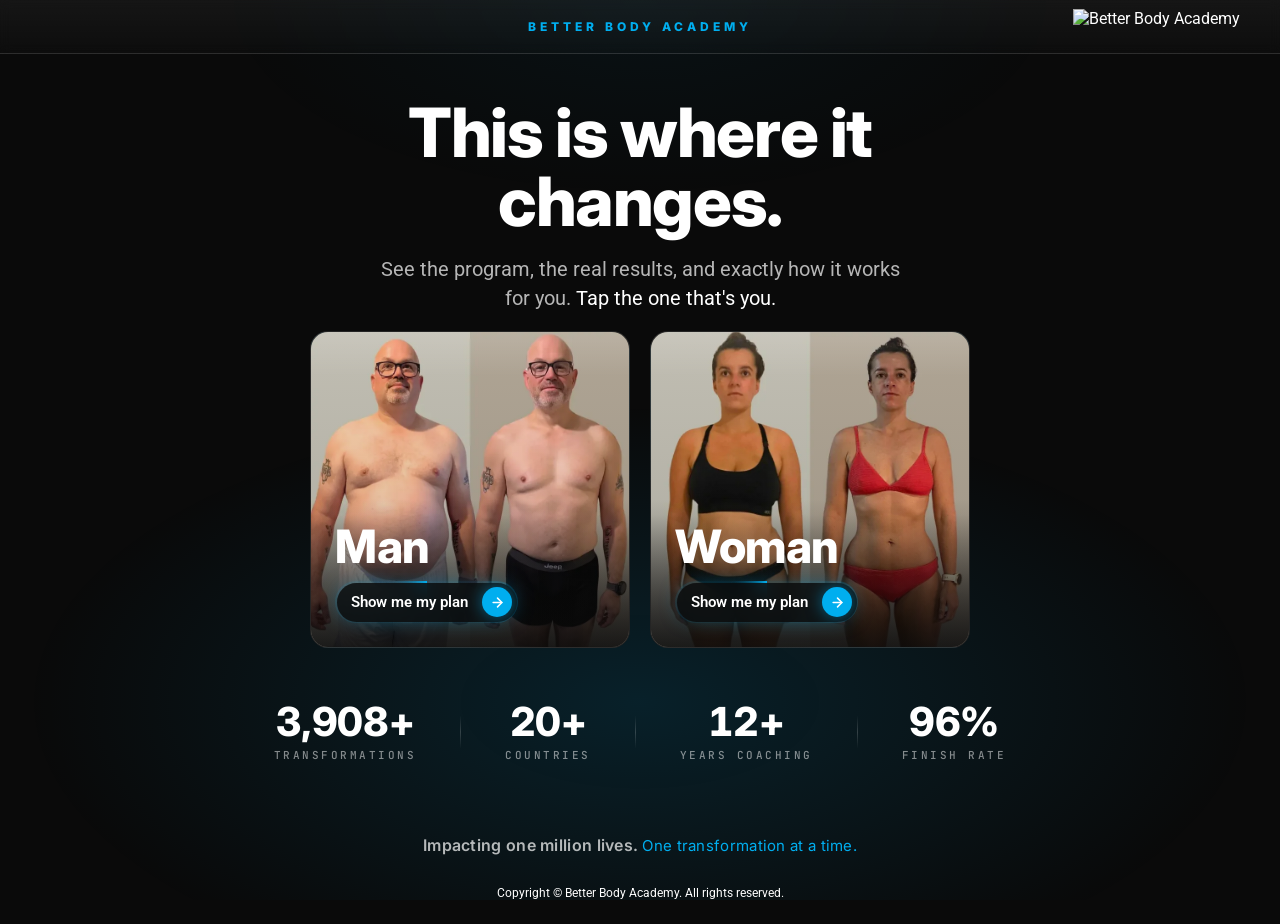
==== index.html @ eb2868a8 "Card CTAs: brand shimmer pill button with animated conic border + blue arrow Rebuild 'Show me my pla" ====
<!doctype html>
<html lang="en">
<head>
<meta charset="utf-8">
<meta name="viewport" content="width=device-width, initial-scale=1, viewport-fit=cover">
<title>Better Body Academy — Start Here</title>
<meta name="description"
  content="Men and women follow different programs here. Select yours to see the plan built for your body." />

<link rel="preconnect" href="https://fonts.googleapis.com">
<link rel="preconnect" href="https://fonts.gstatic.com" crossorigin>
<link href="https://fonts.googleapis.com/css2?family=Inter:wght@400;600;800;900&family=Roboto:wght@400;500&family=JetBrains+Mono:wght@400;500&display=swap" rel="stylesheet">

<style>
  :root{
    --black:#0a0a0a;
    --coral:#00AEEF;
    --white:#ffffff;

    --glass-bg:rgba(255,255,255,.05);
    --glass-border:rgba(255,255,255,.10);

    --t-100:rgba(255,255,255,1);
    --t-70:rgba(255,255,255,.70);
    --t-50:rgba(255,255,255,.50);
    --t-30:rgba(255,255,255,.30);

    --display:'Inter',system-ui,sans-serif;
    --body:'Roboto',system-ui,sans-serif;
    --mono:'JetBrains Mono',ui-monospace,monospace;
  }

  *{margin:0;padding:0;box-sizing:border-box}
  html,body{height:100%}

  body{
    background:var(--black);
    color:var(--t-100);
    font-family:var(--body);
    -webkit-font-smoothing:antialiased;
    overflow-x:hidden;
  }

  /* ambient coral halo — kept faint to respect the 80/15/5 ratio */
  body::before{
    content:"";
    position:fixed;
    inset:0;
    background:
      radial-gradient(80% 55% at 50% 78%, rgba(0,174,239,.14), transparent 60%),
      radial-gradient(60% 40% at 50% 0%, rgba(0,174,239,.05), transparent 55%);
    pointer-events:none;
    z-index:0;
  }


  .page{
    position:relative;
    z-index:1;
    min-height:calc(100dvh - 54px);
    display:flex;
    flex-direction:column;
    padding:clamp(14px,3vw,26px) clamp(18px,4vw,40px) clamp(12px,2.4vw,22px);
  }

  /* ---------- top header bar (slim line: label + small badge) ---------- */
  .topbar{
    position:relative;
    z-index:2;
    flex:0 0 auto;
    display:flex;
    align-items:center;
    justify-content:center;
    height:54px;
    padding:0 clamp(16px,4vw,40px);
    border-bottom:1px solid var(--glass-border);
    background:linear-gradient(180deg, rgba(255,255,255,.05), rgba(255,255,255,.015));
    -webkit-backdrop-filter:blur(6px);
    backdrop-filter:blur(6px);
  }
  .topbar-label{
    font-family:var(--display);
    font-weight:800;
    font-size:clamp(10px,1.3vw,12px);
    letter-spacing:4px;
    text-transform:uppercase;
    color:var(--coral);
  }
  .topbar-badge{
    position:absolute;
    right:clamp(16px,4vw,40px);
    top:50%;
    transform:translateY(-50%);
    height:36px;
    width:auto;
    display:block;
  }
  @media (max-width:430px){
    .topbar{height:48px}
    .topbar-badge{height:30px}
  }

  /* ---------- hero ---------- */
  .hero{
    flex:1 1 auto;
    display:flex;
    flex-direction:column;
    align-items:center;
    justify-content:center;
    text-align:center;
    gap:clamp(13px,2vh,22px);
    max-width:1080px;
    width:100%;
    margin:0 auto;
    padding:clamp(12px,2vh,26px) 0;
  }

  .eyebrow{
    font-family:var(--mono);
    font-weight:500;
    font-size:clamp(10px,1.3vw,12px);
    letter-spacing:4px;
    color:var(--coral);
    text-transform:uppercase;
  }

  h1{
    font-family:var(--display);
    font-weight:800;
    font-size:clamp(34px,6.4vw,68px);
    line-height:1.02;
    letter-spacing:-.02em;
    color:var(--white);
    max-width:14ch;
  }

  .sub{
    font-family:var(--body);
    font-weight:400;
    font-size:clamp(15px,1.7vw,20px);
    line-height:1.45;
    color:var(--t-70);
    max-width:48ch;
  }
  .sub .sub-cta{color:var(--white)}

  .prompt{
    font-family:var(--display);
    font-weight:800;
    font-size:clamp(11px,1.3vw,13px);
    letter-spacing:5px;
    text-transform:uppercase;
    color:var(--coral);
    margin-top:clamp(2px,1vh,8px);
  }

  /* ---------- choice cards ---------- */
  .cards{
    display:flex;
    align-items:flex-start;
    gap:clamp(10px,1.6vw,20px);
    width:100%;
    max-width:660px;
    margin-inline:auto;
  }

  .card{
    position:relative;
    flex:1 1 0;
    aspect-ratio:760 / 754;
    border-radius:18px;
    border:1px solid var(--glass-border);
    overflow:hidden;
    text-decoration:none;
    display:flex;
    flex-direction:column;
    justify-content:flex-end;
    transition:transform .35s ease, border-color .35s ease, box-shadow .35s ease;
    isolation:isolate;
  }

  /* placeholder backgrounds — swap for real photos (see top of file) */
  .card-men{
    background:
      radial-gradient(120% 90% at 28% 18%, rgba(0,174,239,.12), transparent 46%),
      linear-gradient(165deg, #181818 0%, #0b0b0b 72%);
  }
  .card-women{
    background:
      radial-gradient(120% 90% at 72% 18%, rgba(0,174,239,.12), transparent 46%),
      linear-gradient(195deg, #181818 0%, #0b0b0b 72%);
  }

  /* full before/after photo filling the card (card matches the image aspect) */
  .card-photo{
    position:absolute;
    inset:0;
    width:100%;
    height:100%;
    object-fit:cover;
    object-position:center;
    z-index:0;
  }
  /* readability scrim so the label stays legible over the photo */
  .card--photo::after{
    content:"";
    position:absolute;
    inset:0;
    background:linear-gradient(180deg, rgba(10,10,10,.04) 0%, rgba(10,10,10,.10) 58%, rgba(10,10,10,.80) 100%);
    z-index:1;
    pointer-events:none;
  }

  /* glass top-edge highlight */
  .card::before{
    content:"";
    position:absolute;inset:0;
    border-radius:inherit;
    background:linear-gradient(180deg, rgba(255,255,255,.14), transparent 14%);
    pointer-events:none;
    z-index:2;
  }

  /* large faded gender symbol watermark */
  .symbol{
    position:absolute;
    top:50%;left:50%;
    transform:translate(-50%,-58%);
    width:clamp(108px,15vh,168px);
    height:auto;
    z-index:1;
    opacity:.10;
    transition:opacity .35s ease, transform .35s ease;
  }
  .symbol *{stroke:var(--white);}

  .card-tag{
    position:absolute;
    top:16px;left:18px;
    z-index:3;
    font-family:var(--mono);
    font-size:clamp(9px,1.1vw,11px);
    letter-spacing:2.5px;
    color:var(--t-50);
    text-transform:uppercase;
  }

  .card-foot{
    position:relative;
    z-index:3;
    padding:clamp(16px,2.4vw,24px);
    text-align:left;
    background:linear-gradient(180deg, transparent, rgba(10,10,10,.55));
  }

  .card-label{
    font-family:var(--display);
    font-weight:800;
    font-size:clamp(26px,4.4vw,46px);
    line-height:1;
    letter-spacing:-.01em;
    color:var(--white);
  }

  /* primary "shimmer" pill button (per brand guidelines) */
  .card-cta{
    position:relative;
    display:inline-flex;
    align-items:center;
    justify-content:space-between;
    gap:14px;
    margin-top:12px;
    padding:6px 6px 6px 16px;
    border-radius:999px;
    overflow:hidden;
    isolation:isolate;
    font-family:var(--body);
    font-weight:600;
    font-size:clamp(12px,1.4vw,15px);
    color:var(--white);
    white-space:nowrap;
    box-shadow:0 0 22px -8px rgba(0,174,239,.6);
  }
  /* animated conic-gradient border */
  .card-cta::before{
    content:"";
    position:absolute;
    inset:-150%;
    z-index:-2;
    background:conic-gradient(from 0deg, rgba(0,174,239,.18) 0deg 300deg, #00AEEF 360deg);
    animation:beam-spin 3.5s linear infinite;
  }
  /* dark glass fill, leaving a thin shimmering ring */
  .card-cta::after{
    content:"";
    position:absolute;
    inset:1.5px;
    z-index:-1;
    border-radius:999px;
    background:rgba(10,10,10,.82);
    -webkit-backdrop-filter:blur(8px);
    backdrop-filter:blur(8px);
  }
  .card-cta .arrow{
    display:grid;
    place-items:center;
    flex:0 0 auto;
    width:30px;height:30px;
    border-radius:50%;
    background:var(--coral);
    color:#fff;
    box-shadow:0 0 16px rgba(0,174,239,.55);
    transition:transform .3s ease;
  }
  @keyframes beam-spin{to{transform:rotate(360deg)}}
  @media (prefers-reduced-motion:reduce){.card-cta::before{animation:none}}

  /* hover / focus — coral glow + lift, the one accent moment */
  .card:hover,.card:focus-visible{
    transform:translateY(-6px);
    border-color:var(--coral);
    box-shadow:0 12px 40px rgba(0,0,0,.4), 0 0 40px rgba(0,174,239,.28);
    outline:none;
  }
  .card:hover .symbol,.card:focus-visible .symbol{opacity:.22;transform:translate(-50%,-62%) scale(1.04)}
  .card:hover .card-cta,.card:focus-visible .card-cta{color:var(--white);gap:12px}
  .card:hover .card-cta .arrow,.card:focus-visible .card-cta .arrow{transform:translateX(4px)}

  /* ---------- proof strip ---------- */
  .proof{
    display:flex;
    align-items:center;
    justify-content:center;
    flex-wrap:wrap;
    gap:clamp(16px,4vw,44px);
    margin-top:clamp(18px,4vh,40px);
  }
  .proof-item{text-align:center}
  .proof-num{
    font-family:var(--display);
    font-weight:800;
    font-size:clamp(26px,4vw,40px);
    line-height:1;
    letter-spacing:-.01em;
    color:var(--white);
    margin-bottom:6px;
    font-variant-numeric:tabular-nums;
  }
  .proof-label{
    font-family:var(--mono);
    font-weight:500;
    font-size:clamp(9px,1.1vw,11px);
    letter-spacing:2.5px;
    text-transform:uppercase;
    color:var(--t-50);
  }
  .proof-div{
    width:1px;
    height:34px;
    background:linear-gradient(180deg,transparent,rgba(255,255,255,.18),transparent);
  }

  /* ---------- mission footer ---------- */
  .mission{
    flex:0 0 auto;
    text-align:center;
    font-family:var(--display);
    line-height:1.4;
    margin-top:clamp(32px,6vh,60px);
  }
  .mission .m1{
    display:inline;
    font-weight:600;
    font-size:clamp(13px,1.5vw,16px);
    letter-spacing:.3px;
    color:var(--t-70);
  }
  .mission .m2{
    display:inline;
    font-weight:400;
    font-size:clamp(12px,1.4vw,15px);
    letter-spacing:.3px;
    color:var(--coral);
  }
  .mission .copy{
    display:block;
    font-family:var(--body);
    font-weight:400;
    font-size:clamp(9px,2vw,12px);
    letter-spacing:normal;
    color:var(--white);
    margin-top:clamp(18px,3.2vh,30px);
  }

  /* ---------- entrance motion ---------- */
  @keyframes rise{from{opacity:0;transform:translateY(16px)}to{opacity:1;transform:translateY(0)}}
  .topbar,.eyebrow,h1,.sub,.prompt,.cards,.proof,.mission{animation:rise .7s cubic-bezier(.2,.7,.2,1) both}
  .eyebrow{animation-delay:.05s}
  h1{animation-delay:.12s}
  .sub{animation-delay:.20s}
  .prompt{animation-delay:.28s}
  .cards{animation-delay:.34s}
  .proof{animation-delay:.46s}
  .mission{animation-delay:.54s}

  @media (prefers-reduced-motion:reduce){*{animation:none!important;transition:none!important}}

  /* ---------- tablets & phones: keep the two cards side by side ---------- */
  @media (max-width:680px){
    .page{
      min-height:100dvh;
      justify-content:flex-start;
      padding:clamp(16px,5vw,24px) clamp(16px,5vw,24px) clamp(20px,6vw,28px);
    }
    .hero{
      justify-content:flex-start;
      gap:clamp(12px,3vh,18px);
    }
    .cards{
      gap:10px;
    }
    .card{
      height:auto;
    }
    .card-cta{font-size:11px;gap:8px;padding:5px 5px 5px 12px}
    .card-cta .arrow{width:26px;height:26px}
    /* keep the mission tagline on a single line */
    .mission{white-space:nowrap}
    .mission .m1,.mission .m2{font-size:clamp(9px,2.8vw,13px);letter-spacing:.2px}
  }

  /* ---------- small phones: tighten type & proof strip ---------- */
  @media (max-width:430px){
    h1{font-size:clamp(28px,8.6vw,38px);max-width:18ch}
    .sub{font-size:14px;max-width:38ch}
    .prompt{letter-spacing:4px}
    .card{border-radius:15px;height:auto}
    .card-foot{padding:12px 13px}
    .card-cta{font-size:10px;gap:6px;padding:4px 4px 4px 10px}
    .card-cta .arrow{width:23px;height:23px}
    .card-label{font-size:clamp(20px,6.4vw,30px)}
    .card-cta{font-size:11px;gap:5px;margin-top:5px}
    /* proof becomes a tidy 2x2 grid, no dividers */
    .proof{
      display:grid;
      grid-template-columns:1fr 1fr;
      gap:18px 12px;
      width:100%;
      max-width:340px;
    }
    .proof-num{font-size:clamp(24px,8vw,32px)}
    .proof-div{display:none}
  }
</style>
</head>
<body>
  <header class="topbar">
    <span class="topbar-label">Better Body Academy</span>
    <img class="topbar-badge" src="BADGE LOGO (Filled).png" alt="Better Body Academy">
  </header>

  <div class="page">

    <main class="hero">

      <h1>This is where it changes.</h1>

      <p class="sub">See the program, the real results, and exactly how it works for you. <span class="sub-cta">Tap the one that's you.</span></p>

      <div class="cards">

        <!-- MAN -->
        <a class="card card-men card--photo" href="men.html" aria-label="I am a man — see my transformation plan">
          <img class="card-photo" src="man-before-after.webp"
            alt="Real Better Body Academy client — 21kg lost, 25cm off the waist" loading="lazy">
          <div class="card-foot">
            <div class="card-label">Man</div>
            <span class="card-cta"><span class="cta-text">Show me my plan</span><span class="arrow" aria-hidden="true"><svg xmlns="http://www.w3.org/2000/svg" width="15" height="15" viewBox="0 0 24 24" fill="none" stroke="currentColor" stroke-width="2.4" stroke-linecap="round" stroke-linejoin="round"><path d="M5 12h14"/><path d="m12 5 7 7-7 7"/></svg></span></span>
          </div>
        </a>

        <!-- WOMAN -->
        <a class="card card-women card--photo" href="women.html" aria-label="I am a woman — see my transformation plan">
          <img class="card-photo" src="woman-before-after.webp"
            alt="Real Better Body Academy client — 15kg lost, 11cm off the waist" loading="lazy">
          <div class="card-foot">
            <div class="card-label">Woman</div>
            <span class="card-cta"><span class="cta-text">Show me my plan</span><span class="arrow" aria-hidden="true"><svg xmlns="http://www.w3.org/2000/svg" width="15" height="15" viewBox="0 0 24 24" fill="none" stroke="currentColor" stroke-width="2.4" stroke-linecap="round" stroke-linejoin="round"><path d="M5 12h14"/><path d="m12 5 7 7-7 7"/></svg></span></span>
          </div>
        </a>

      </div>

      <div class="proof">
        <div class="proof-item">
          <div class="proof-num">4,000+</div>
          <div class="proof-label">Transformations</div>
        </div>
        <span class="proof-div"></span>
        <div class="proof-item">
          <div class="proof-num">20+</div>
          <div class="proof-label">Countries</div>
        </div>
        <span class="proof-div"></span>
        <div class="proof-item">
          <div class="proof-num">12+</div>
          <div class="proof-label">Years Coaching</div>
        </div>
        <span class="proof-div"></span>
        <div class="proof-item">
          <div class="proof-num">98%</div>
          <div class="proof-label">Finish Rate</div>
        </div>
      </div>

    </main>

    <footer class="mission">
      <span class="m1">Impacting one million lives.</span>
      <span class="m2">One transformation at a time.</span>
      <span class="copy">Copyright © Better Body Academy. All rights reserved.</span>
    </footer>

  </div>

  <script>
    /* Count up the proof stats from 0 to their values when they scroll into view */
    (function () {
      var reduce = window.matchMedia('(prefers-reduced-motion: reduce)').matches;
      var nums = document.querySelectorAll('.proof-num');
      if (!nums.length) return;

      function parse(el) {
        var raw = el.textContent.trim();
        var m = raw.match(/^([\d.,]+)(.*)$/);
        if (!m) return null;
        return {
          target: parseFloat(m[1].replace(/,/g, '')),
          suffix: m[2] || '',
          comma: m[1].indexOf(',') !== -1
        };
      }
      function fmt(n, comma) {
        n = Math.round(n);
        return comma ? n.toLocaleString('en-US') : String(n);
      }

      // capture targets, then reset to 0 so they animate in
      nums.forEach(function (el) {
        var info = parse(el);
        if (!info) return;
        el._proof = info;
        if (!reduce) el.textContent = fmt(0, info.comma) + info.suffix;
      });

      function run(el) {
        var info = el._proof;
        if (!info) return;
        if (reduce) { el.textContent = fmt(info.target, info.comma) + info.suffix; return; }
        var dur = 1700, start = null;
        function step(t) {
          if (start === null) start = t;
          var p = Math.min((t - start) / dur, 1);
          var eased = 1 - Math.pow(1 - p, 3); // easeOutCubic
          el.textContent = fmt(info.target * eased, info.comma) + info.suffix;
          if (p < 1) requestAnimationFrame(step);
          else el.textContent = fmt(info.target, info.comma) + info.suffix;
        }
        requestAnimationFrame(step);
      }

      if (!('IntersectionObserver' in window)) { nums.forEach(run); return; }
      var obs = new IntersectionObserver(function (entries) {
        entries.forEach(function (e) {
          var el = e.target, info = el._proof;
          if (!info) return;
          if (e.isIntersecting) {
            run(el);                       // animate up whenever it scrolls into view
          } else if (!reduce) {
            el.textContent = fmt(0, info.comma) + info.suffix; // reset so it replays on return
          }
        });
      }, { threshold: 0.25 });
      nums.forEach(function (el) { obs.observe(el); });
    })();
  </script>
</body>
</html>
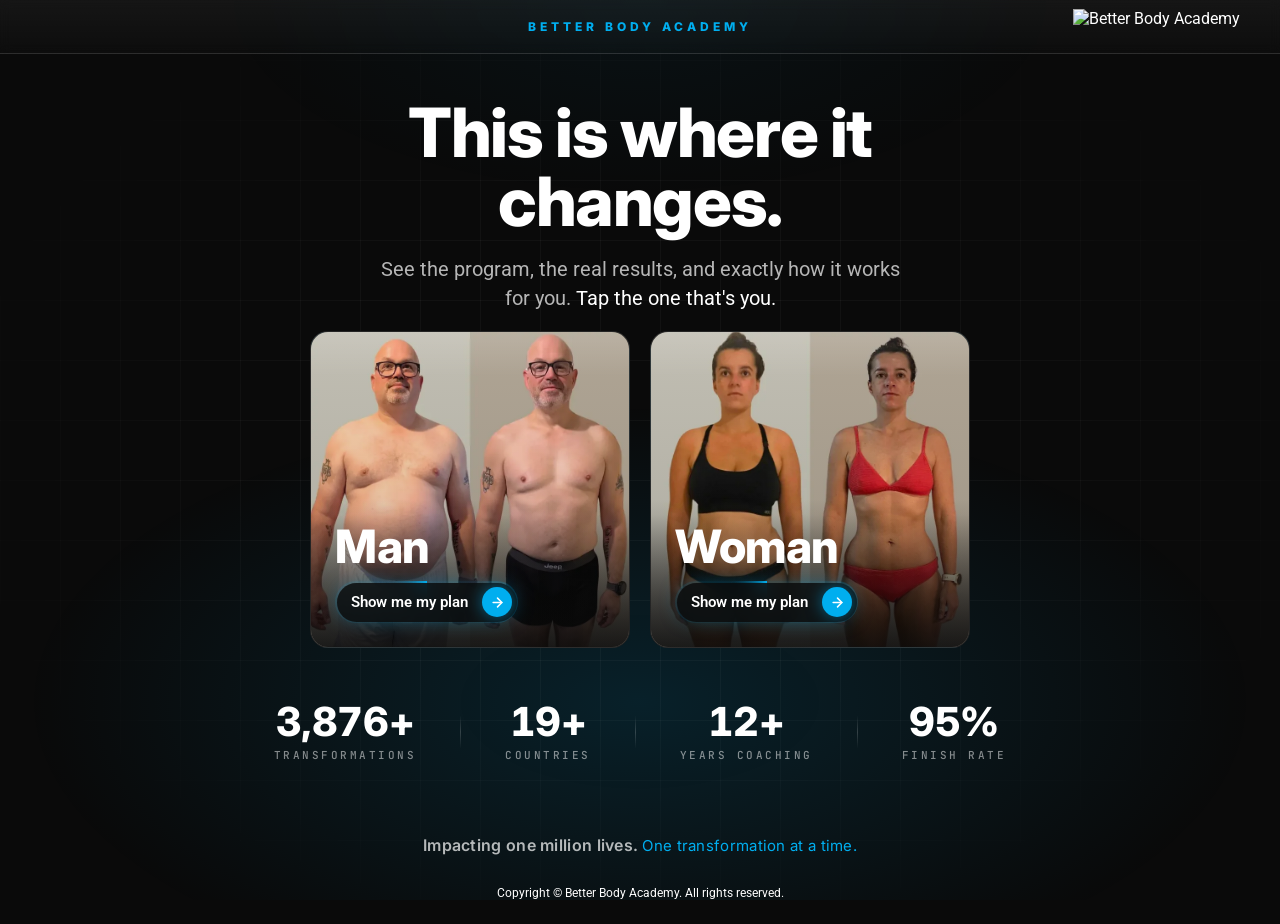
==== commit 181a3ead: "Restore the faded box grid background overlay Co-Authored-By: Claude Opus 4.8 <noreply@anthropic.com" ====
--- a/index.html
+++ b/index.html
@@ -53,6 +53,20 @@
     z-index:0;
   }
 
+  /* faded box grid — dissolves toward the edges */
+  body::after{
+    content:"";
+    position:fixed;
+    inset:0;
+    background-image:
+      linear-gradient(rgba(255,255,255,.035) 1px, transparent 1px),
+      linear-gradient(90deg, rgba(255,255,255,.035) 1px, transparent 1px);
+    background-size:60px 60px;
+    -webkit-mask-image:radial-gradient(ellipse at center, #000 38%, transparent 82%);
+    mask-image:radial-gradient(ellipse at center, #000 38%, transparent 82%);
+    pointer-events:none;
+    z-index:0;
+  }
 
   .page{
     position:relative;
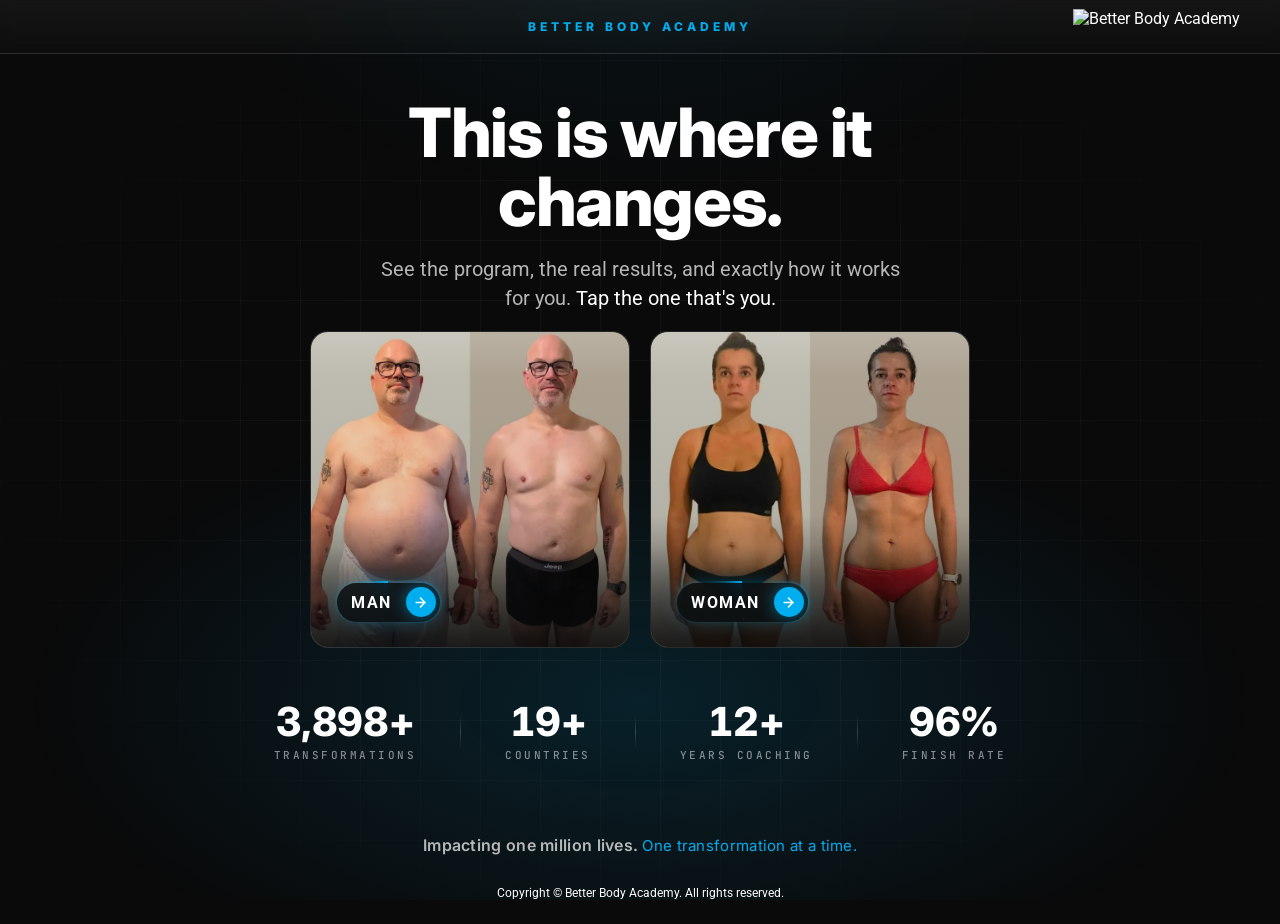
==== commit c3afd400: "Cards: drop big labels; button now reads MAN / WOMAN Co-Authored-By: Claude Opus 4.8 <noreply@anthro" ====
--- a/index.html
+++ b/index.html
@@ -289,8 +289,10 @@
     overflow:hidden;
     isolation:isolate;
     font-family:var(--body);
-    font-weight:600;
-    font-size:clamp(12px,1.4vw,15px);
+    font-weight:700;
+    font-size:clamp(13px,1.5vw,16px);
+    letter-spacing:1.5px;
+    text-transform:uppercase;
     color:var(--white);
     white-space:nowrap;
     box-shadow:0 0 22px -8px rgba(0,174,239,.6);
@@ -488,8 +490,7 @@
           <img class="card-photo" src="man-before-after.webp"
             alt="Real Better Body Academy client — 21kg lost, 25cm off the waist" loading="lazy">
           <div class="card-foot">
-            <div class="card-label">Man</div>
-            <span class="card-cta"><span class="cta-text">Show me my plan</span><span class="arrow" aria-hidden="true"><svg xmlns="http://www.w3.org/2000/svg" width="15" height="15" viewBox="0 0 24 24" fill="none" stroke="currentColor" stroke-width="2.4" stroke-linecap="round" stroke-linejoin="round"><path d="M5 12h14"/><path d="m12 5 7 7-7 7"/></svg></span></span>
+            <span class="card-cta"><span class="cta-text">Man</span><span class="arrow" aria-hidden="true"><svg xmlns="http://www.w3.org/2000/svg" width="15" height="15" viewBox="0 0 24 24" fill="none" stroke="currentColor" stroke-width="2.4" stroke-linecap="round" stroke-linejoin="round"><path d="M5 12h14"/><path d="m12 5 7 7-7 7"/></svg></span></span>
           </div>
         </a>
 
@@ -498,8 +499,7 @@
           <img class="card-photo" src="woman-before-after.webp"
             alt="Real Better Body Academy client — 15kg lost, 11cm off the waist" loading="lazy">
           <div class="card-foot">
-            <div class="card-label">Woman</div>
-            <span class="card-cta"><span class="cta-text">Show me my plan</span><span class="arrow" aria-hidden="true"><svg xmlns="http://www.w3.org/2000/svg" width="15" height="15" viewBox="0 0 24 24" fill="none" stroke="currentColor" stroke-width="2.4" stroke-linecap="round" stroke-linejoin="round"><path d="M5 12h14"/><path d="m12 5 7 7-7 7"/></svg></span></span>
+            <span class="card-cta"><span class="cta-text">Woman</span><span class="arrow" aria-hidden="true"><svg xmlns="http://www.w3.org/2000/svg" width="15" height="15" viewBox="0 0 24 24" fill="none" stroke="currentColor" stroke-width="2.4" stroke-linecap="round" stroke-linejoin="round"><path d="M5 12h14"/><path d="m12 5 7 7-7 7"/></svg></span></span>
           </div>
         </a>
 
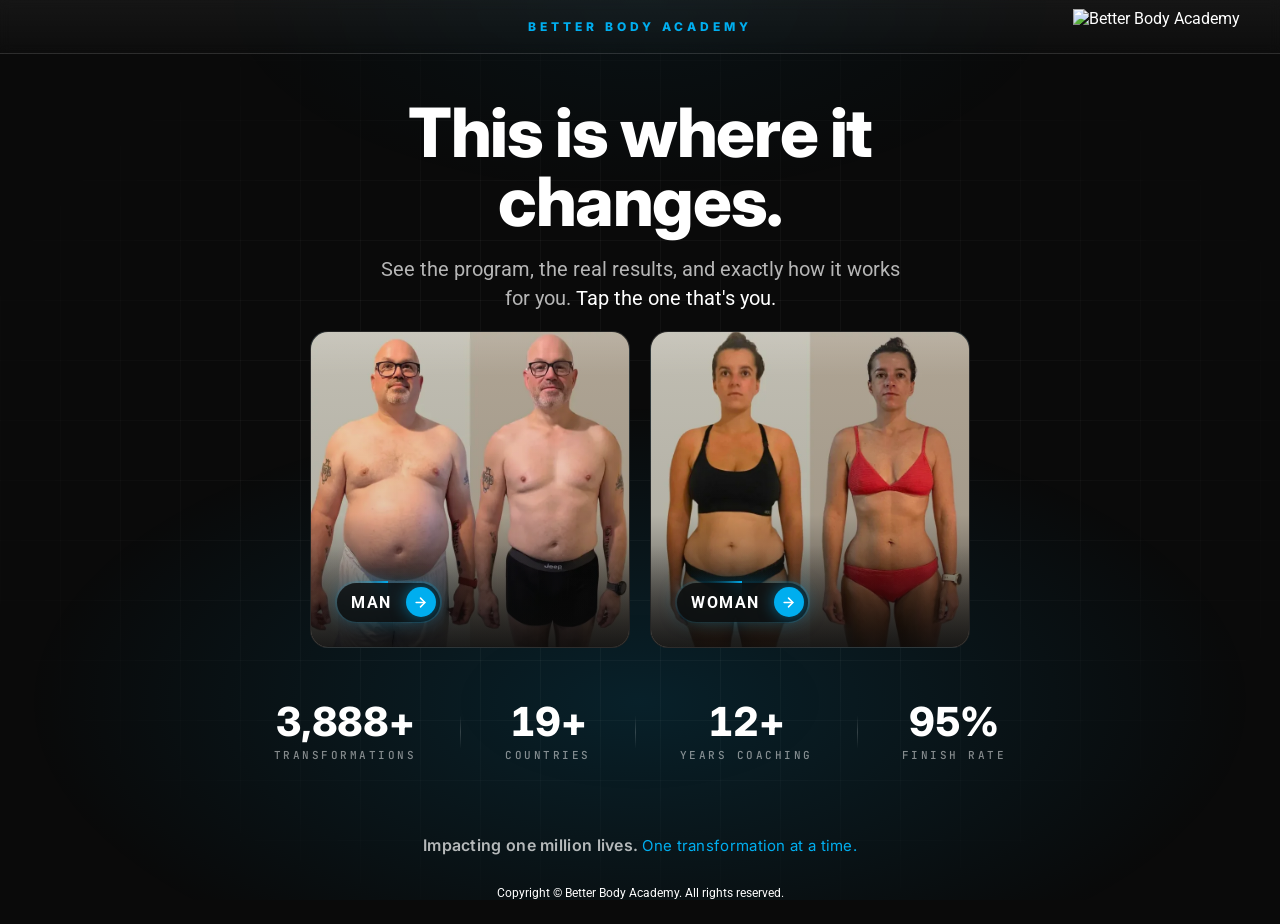
==== commit 31e199e2: "Phone: pin tagline + copyright into a tidy bottom footer bar Co-Authored-By: Claude Opus 4.8 <norepl" ====
--- a/index.html
+++ b/index.html
@@ -424,9 +424,9 @@
   /* ---------- tablets & phones: keep the two cards side by side ---------- */
   @media (max-width:680px){
     .page{
-      min-height:100dvh;
+      min-height:calc(100dvh - 54px);
       justify-content:flex-start;
-      padding:clamp(16px,5vw,24px) clamp(16px,5vw,24px) clamp(20px,6vw,28px);
+      padding:clamp(16px,5vw,24px) clamp(16px,5vw,24px) 0;
     }
     .hero{
       justify-content:flex-start;
@@ -440,9 +440,20 @@
     }
     .card-cta{font-size:11px;gap:8px;padding:5px 5px 5px 12px}
     .card-cta .arrow{width:26px;height:26px}
-    /* keep the mission tagline on a single line */
-    .mission{white-space:nowrap}
+    /* footer bar: pin the tagline + copyright to the bottom as a tidy strip */
+    .mission{
+      white-space:nowrap;
+      margin-top:auto;
+      width:100vw;
+      margin-left:calc(50% - 50vw);
+      border-top:1px solid var(--glass-border);
+      background:rgba(255,255,255,.025);
+      -webkit-backdrop-filter:blur(6px);
+      backdrop-filter:blur(6px);
+      padding:13px 16px 15px;
+    }
     .mission .m1,.mission .m2{font-size:clamp(9px,2.8vw,13px);letter-spacing:.2px}
+    .mission .copy{margin-top:7px}
   }
 
   /* ---------- small phones: tighten type & proof strip ---------- */
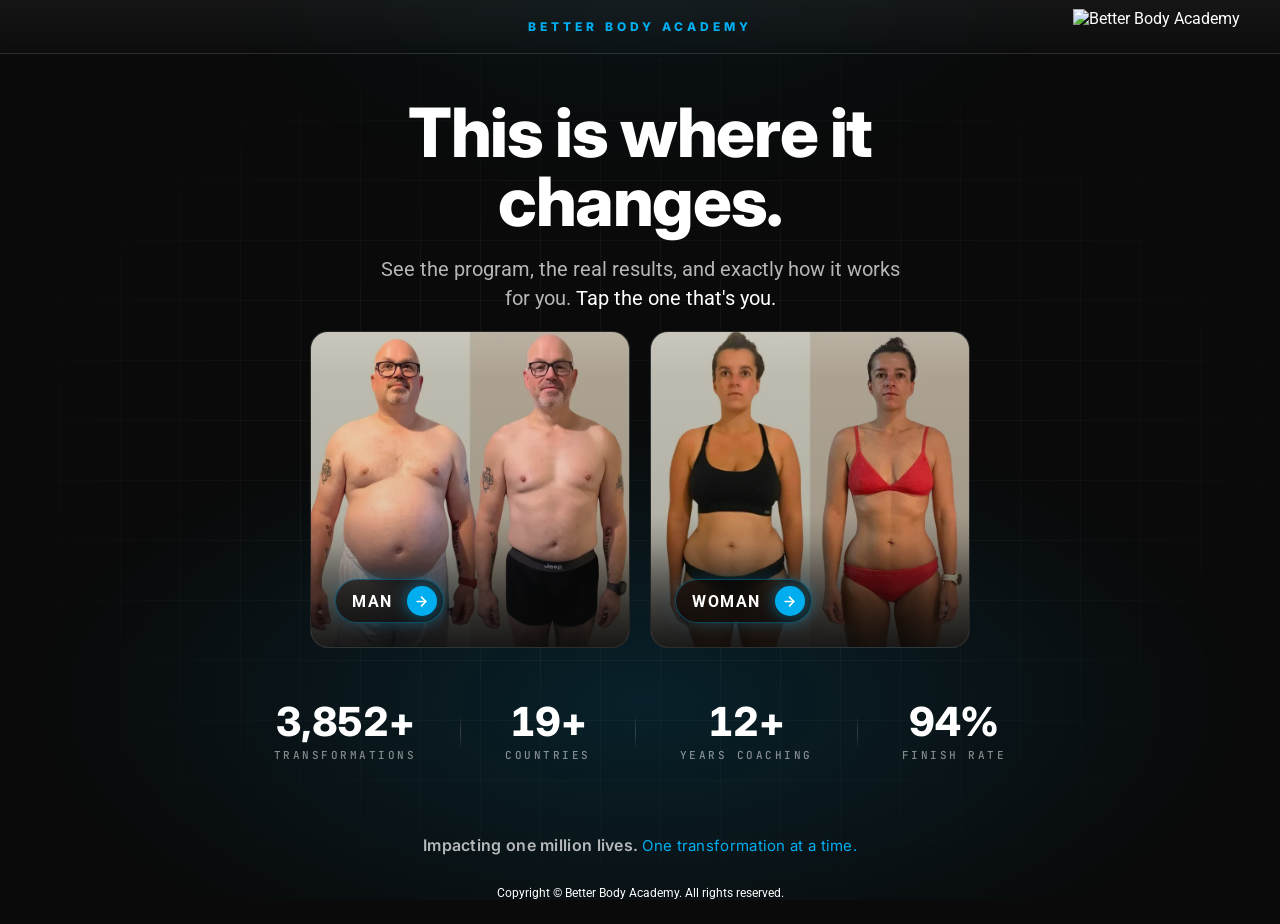
==== commit 0cbc2303: "Static card buttons (no shimmer); phone copyright below the fold - Remove the animated conic-gradien" ====
--- a/index.html
+++ b/index.html
@@ -110,7 +110,6 @@
     display:block;
   }
   @media (max-width:430px){
-    .topbar{height:48px}
     .topbar-badge{height:30px}
   }
 
@@ -276,7 +275,7 @@
     color:var(--white);
   }
 
-  /* primary "shimmer" pill button (per brand guidelines) */
+  /* primary pill button (static — dark glass, blue arrow) */
   .card-cta{
     position:relative;
     display:inline-flex;
@@ -286,8 +285,6 @@
     margin-top:12px;
     padding:6px 6px 6px 16px;
     border-radius:999px;
-    overflow:hidden;
-    isolation:isolate;
     font-family:var(--body);
     font-weight:700;
     font-size:clamp(13px,1.5vw,16px);
@@ -295,27 +292,11 @@
     text-transform:uppercase;
     color:var(--white);
     white-space:nowrap;
-    box-shadow:0 0 22px -8px rgba(0,174,239,.6);
-  }
-  /* animated conic-gradient border */
-  .card-cta::before{
-    content:"";
-    position:absolute;
-    inset:-150%;
-    z-index:-2;
-    background:conic-gradient(from 0deg, rgba(0,174,239,.18) 0deg 300deg, #00AEEF 360deg);
-    animation:beam-spin 3.5s linear infinite;
-  }
-  /* dark glass fill, leaving a thin shimmering ring */
-  .card-cta::after{
-    content:"";
-    position:absolute;
-    inset:1.5px;
-    z-index:-1;
-    border-radius:999px;
-    background:rgba(10,10,10,.82);
+    background:rgba(10,10,10,.62);
+    border:1px solid rgba(0,174,239,.35);
     -webkit-backdrop-filter:blur(8px);
     backdrop-filter:blur(8px);
+    box-shadow:0 0 22px -8px rgba(0,174,239,.6);
   }
   .card-cta .arrow{
     display:grid;
@@ -328,8 +309,6 @@
     box-shadow:0 0 16px rgba(0,174,239,.55);
     transition:transform .3s ease;
   }
-  @keyframes beam-spin{to{transform:rotate(360deg)}}
-  @media (prefers-reduced-motion:reduce){.card-cta::before{animation:none}}
 
   /* hover / focus — coral glow + lift, the one accent moment */
   .card:hover,.card:focus-visible{
@@ -398,15 +377,16 @@
     letter-spacing:.3px;
     color:var(--coral);
   }
-  .mission .copy{
+  .copy{
     display:block;
     font-family:var(--body);
     font-weight:400;
     font-size:clamp(9px,2vw,12px);
     letter-spacing:normal;
     color:var(--white);
-    margin-top:clamp(18px,3.2vh,30px);
-  }
+  }
+  .mission .copy{margin-top:clamp(18px,3.2vh,30px)}
+  .copybar{display:none}
 
   /* ---------- entrance motion ---------- */
   @keyframes rise{from{opacity:0;transform:translateY(16px)}to{opacity:1;transform:translateY(0)}}
@@ -440,20 +420,23 @@
     }
     .card-cta{font-size:11px;gap:8px;padding:5px 5px 5px 12px}
     .card-cta .arrow{width:26px;height:26px}
-    /* footer bar: pin the tagline + copyright to the bottom as a tidy strip */
+    /* tagline pinned to the bottom of the first screen (no divider here) */
     .mission{
       white-space:nowrap;
       margin-top:auto;
       width:100vw;
       margin-left:calc(50% - 50vw);
-      border-top:1px solid var(--glass-border);
-      background:rgba(255,255,255,.025);
-      -webkit-backdrop-filter:blur(6px);
-      backdrop-filter:blur(6px);
-      padding:13px 16px 15px;
+      padding:13px 16px 16px;
     }
     .mission .m1,.mission .m2{font-size:clamp(9px,2.8vw,13px);letter-spacing:.2px}
-    .mission .copy{margin-top:7px}
+    /* copyright lives below the fold, with the divider above it */
+    .copy--desk{display:none}
+    .copybar{
+      display:block;
+      text-align:center;
+      border-top:1px solid var(--glass-border);
+      padding:18px 16px 22px;
+    }
   }
 
   /* ---------- small phones: tighten type & proof strip ---------- */
@@ -543,9 +526,13 @@
     <footer class="mission">
       <span class="m1">Impacting one million lives.</span>
       <span class="m2">One transformation at a time.</span>
-      <span class="copy">Copyright © Better Body Academy. All rights reserved.</span>
+      <span class="copy copy--desk">Copyright © Better Body Academy. All rights reserved.</span>
     </footer>
 
+  </div>
+
+  <div class="copybar">
+    <span class="copy">Copyright © Better Body Academy. All rights reserved.</span>
   </div>
 
   <script>
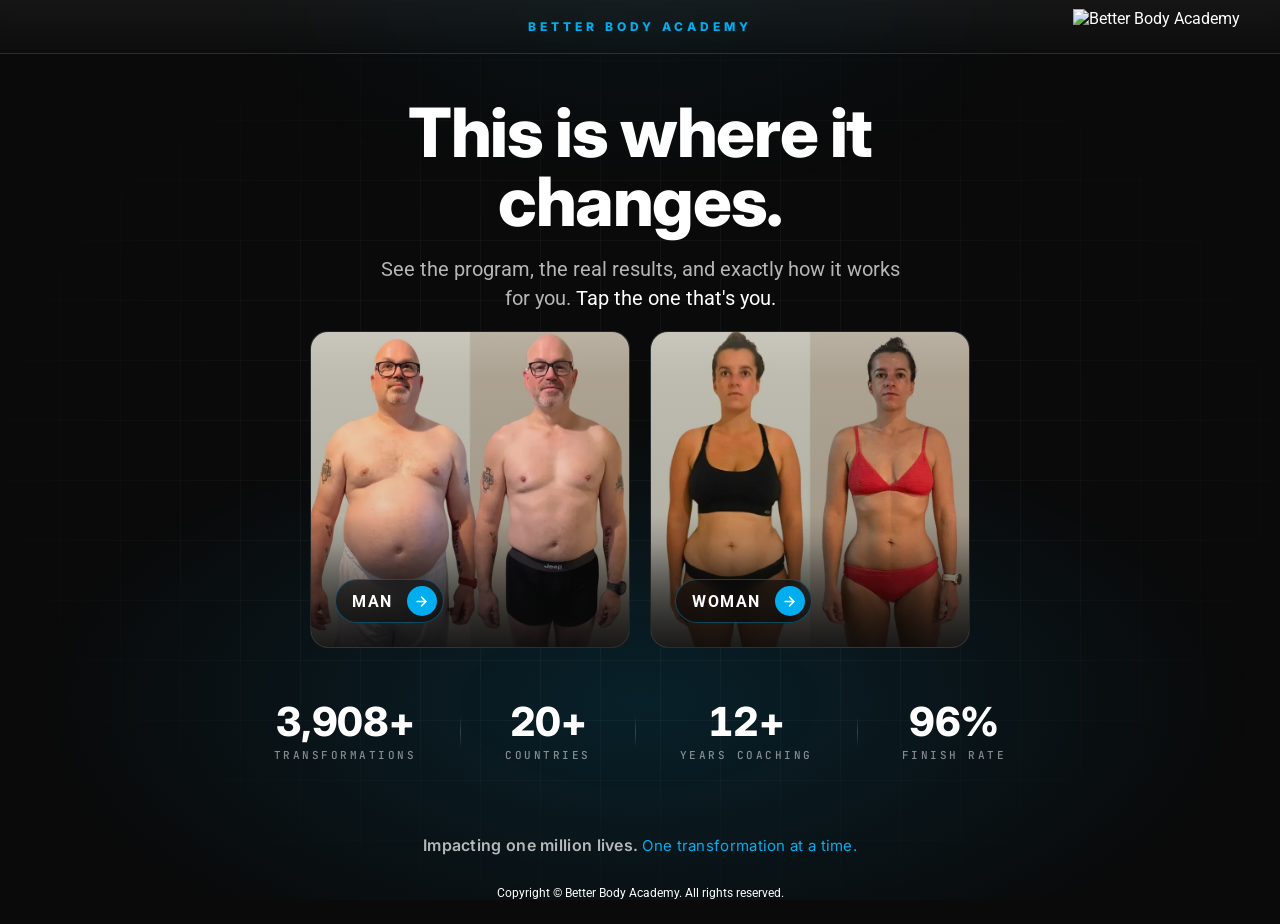
==== commit d752933c: "Remove glow/shadow from card buttons and arrow Co-Authored-By: Claude Opus 4.8 <noreply@anthropic.co" ====
--- a/index.html
+++ b/index.html
@@ -296,7 +296,6 @@
     border:1px solid rgba(0,174,239,.35);
     -webkit-backdrop-filter:blur(8px);
     backdrop-filter:blur(8px);
-    box-shadow:0 0 22px -8px rgba(0,174,239,.6);
   }
   .card-cta .arrow{
     display:grid;
@@ -306,7 +305,6 @@
     border-radius:50%;
     background:var(--coral);
     color:#fff;
-    box-shadow:0 0 16px rgba(0,174,239,.55);
     transition:transform .3s ease;
   }
 
@@ -426,7 +424,7 @@
       margin-top:auto;
       width:100vw;
       margin-left:calc(50% - 50vw);
-      padding:13px 16px 16px;
+      padding:13px 16px 40px;
     }
     .mission .m1,.mission .m2{font-size:clamp(9px,2.8vw,13px);letter-spacing:.2px}
     /* copyright lives below the fold, with the divider above it */
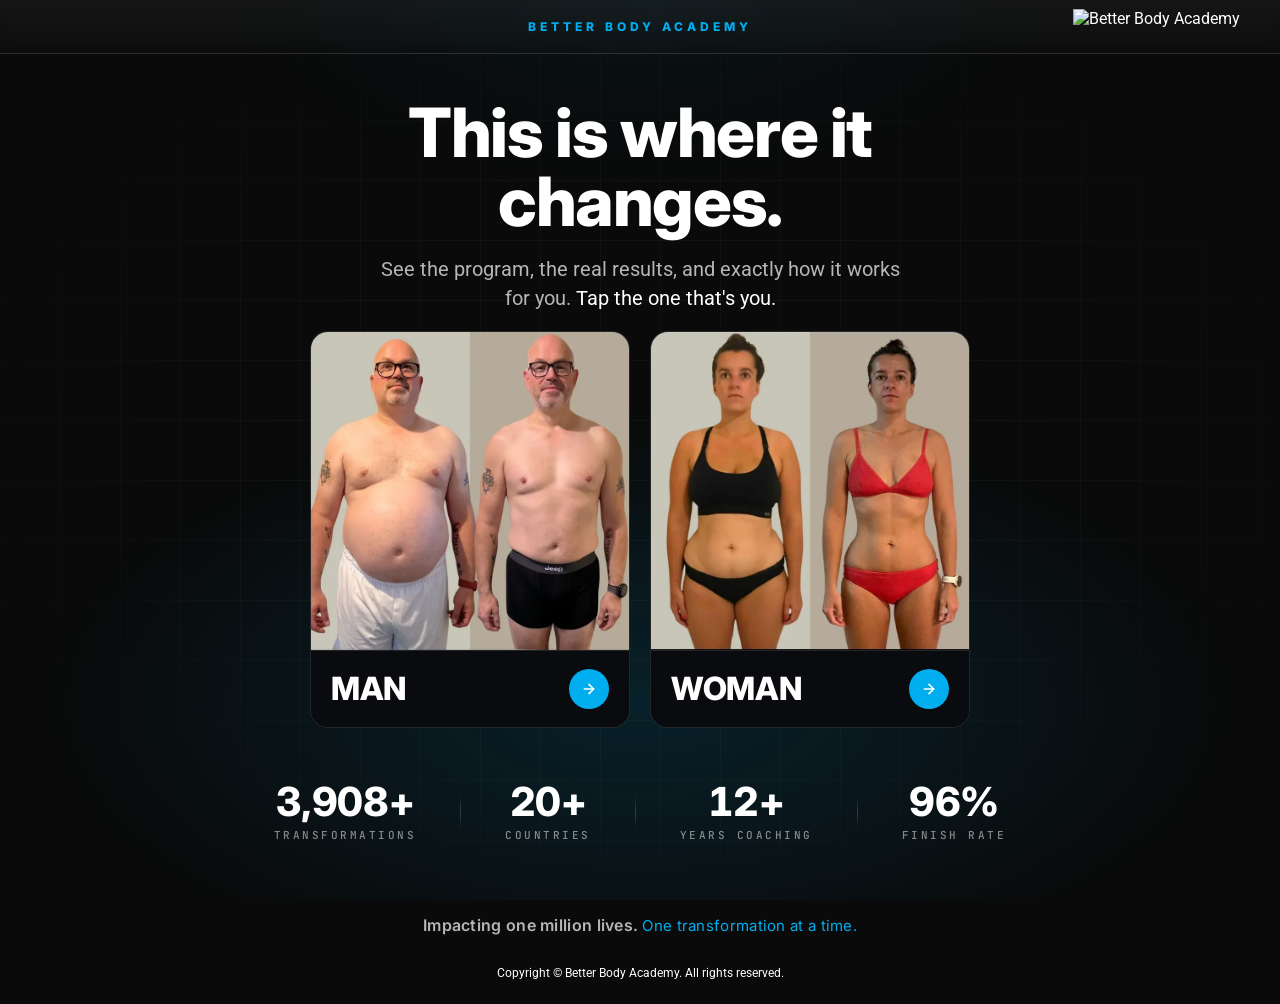
==== commit d2024dab: "Restructure cards: caption row (label + arrow) below the photo, not overlaid - Photo sits in a squar" ====
--- a/index.html
+++ b/index.html
@@ -178,146 +178,69 @@
   }
 
   .card{
-    position:relative;
     flex:1 1 0;
-    aspect-ratio:760 / 754;
+    display:flex;
+    flex-direction:column;
     border-radius:18px;
     border:1px solid var(--glass-border);
     overflow:hidden;
     text-decoration:none;
-    display:flex;
-    flex-direction:column;
-    justify-content:flex-end;
+    background:#0c0d10;
     transition:transform .35s ease, border-color .35s ease, box-shadow .35s ease;
-    isolation:isolate;
-  }
-
-  /* placeholder backgrounds — swap for real photos (see top of file) */
-  .card-men{
-    background:
-      radial-gradient(120% 90% at 28% 18%, rgba(0,174,239,.12), transparent 46%),
-      linear-gradient(165deg, #181818 0%, #0b0b0b 72%);
-  }
-  .card-women{
-    background:
-      radial-gradient(120% 90% at 72% 18%, rgba(0,174,239,.12), transparent 46%),
-      linear-gradient(195deg, #181818 0%, #0b0b0b 72%);
-  }
-
-  /* full before/after photo filling the card (card matches the image aspect) */
+  }
+
+  /* photo region (full figure); the foot sits below it */
+  .card-img{
+    width:100%;
+    aspect-ratio:1 / 1;
+    overflow:hidden;
+  }
   .card-photo{
-    position:absolute;
-    inset:0;
     width:100%;
     height:100%;
     object-fit:cover;
     object-position:center;
-    z-index:0;
-  }
-  /* readability scrim so the label stays legible over the photo */
-  .card--photo::after{
-    content:"";
-    position:absolute;
-    inset:0;
-    background:linear-gradient(180deg, rgba(10,10,10,.04) 0%, rgba(10,10,10,.10) 58%, rgba(10,10,10,.80) 100%);
-    z-index:1;
-    pointer-events:none;
-  }
-
-  /* glass top-edge highlight */
-  .card::before{
-    content:"";
-    position:absolute;inset:0;
-    border-radius:inherit;
-    background:linear-gradient(180deg, rgba(255,255,255,.14), transparent 14%);
-    pointer-events:none;
-    z-index:2;
-  }
-
-  /* large faded gender symbol watermark */
-  .symbol{
-    position:absolute;
-    top:50%;left:50%;
-    transform:translate(-50%,-58%);
-    width:clamp(108px,15vh,168px);
-    height:auto;
-    z-index:1;
-    opacity:.10;
-    transition:opacity .35s ease, transform .35s ease;
-  }
-  .symbol *{stroke:var(--white);}
-
-  .card-tag{
-    position:absolute;
-    top:16px;left:18px;
-    z-index:3;
-    font-family:var(--mono);
-    font-size:clamp(9px,1.1vw,11px);
-    letter-spacing:2.5px;
-    color:var(--t-50);
-    text-transform:uppercase;
-  }
-
+    display:block;
+  }
+  /* caption row below the photo: label on the left, arrow on the right, divider line on top */
   .card-foot{
-    position:relative;
-    z-index:3;
-    padding:clamp(16px,2.4vw,24px);
-    text-align:left;
-    background:linear-gradient(180deg, transparent, rgba(10,10,10,.55));
-  }
-
+    display:flex;
+    align-items:center;
+    justify-content:space-between;
+    gap:12px;
+    padding:clamp(12px,2.4vw,18px) clamp(14px,2.6vw,20px);
+    border-top:1px solid var(--glass-border);
+    background:#0a0b0e;
+  }
   .card-label{
     font-family:var(--display);
     font-weight:800;
-    font-size:clamp(26px,4.4vw,46px);
+    font-size:clamp(20px,3.6vw,32px);
     line-height:1;
     letter-spacing:-.01em;
-    color:var(--white);
-  }
-
-  /* primary pill button (static — dark glass, blue arrow) */
-  .card-cta{
-    position:relative;
-    display:inline-flex;
-    align-items:center;
-    justify-content:space-between;
-    gap:14px;
-    margin-top:12px;
-    padding:6px 6px 6px 16px;
-    border-radius:999px;
-    font-family:var(--body);
-    font-weight:700;
-    font-size:clamp(13px,1.5vw,16px);
-    letter-spacing:1.5px;
     text-transform:uppercase;
     color:var(--white);
-    white-space:nowrap;
-    background:rgba(10,10,10,.62);
-    border:1px solid rgba(0,174,239,.35);
-    -webkit-backdrop-filter:blur(8px);
-    backdrop-filter:blur(8px);
-  }
-  .card-cta .arrow{
+  }
+  .card-arrow{
     display:grid;
     place-items:center;
     flex:0 0 auto;
-    width:30px;height:30px;
+    width:clamp(30px,4.4vw,40px);
+    height:clamp(30px,4.4vw,40px);
     border-radius:50%;
     background:var(--coral);
     color:#fff;
     transition:transform .3s ease;
   }
 
-  /* hover / focus — coral glow + lift, the one accent moment */
+  /* hover / focus — coral glow + lift */
   .card:hover,.card:focus-visible{
     transform:translateY(-6px);
     border-color:var(--coral);
     box-shadow:0 12px 40px rgba(0,0,0,.4), 0 0 40px rgba(0,174,239,.28);
     outline:none;
   }
-  .card:hover .symbol,.card:focus-visible .symbol{opacity:.22;transform:translate(-50%,-62%) scale(1.04)}
-  .card:hover .card-cta,.card:focus-visible .card-cta{color:var(--white);gap:12px}
-  .card:hover .card-cta .arrow,.card:focus-visible .card-cta .arrow{transform:translateX(4px)}
+  .card:hover .card-arrow,.card:focus-visible .card-arrow{transform:translateX(4px)}
 
   /* ---------- proof strip ---------- */
   .proof{
@@ -416,8 +339,9 @@
     .card{
       height:auto;
     }
-    .card-cta{font-size:11px;gap:8px;padding:5px 5px 5px 12px}
-    .card-cta .arrow{width:26px;height:26px}
+    .card-foot{padding:11px 13px}
+    .card-label{font-size:clamp(17px,4.6vw,24px)}
+    .card-arrow{width:30px;height:30px}
     /* tagline pinned to the bottom of the first screen (no divider here) */
     .mission{
       white-space:nowrap;
@@ -443,10 +367,9 @@
     .sub{font-size:14px;max-width:38ch}
     .prompt{letter-spacing:4px}
     .card{border-radius:15px;height:auto}
-    .card-foot{padding:12px 13px}
-    .card-cta{font-size:10px;gap:6px;padding:4px 4px 4px 10px}
-    .card-cta .arrow{width:23px;height:23px}
-    .card-label{font-size:clamp(20px,6.4vw,30px)}
+    .card-foot{padding:10px 12px}
+    .card-label{font-size:clamp(15px,5vw,21px)}
+    .card-arrow{width:26px;height:26px}
     .card-cta{font-size:11px;gap:5px;margin-top:5px}
     /* proof becomes a tidy 2x2 grid, no dividers */
     .proof{
@@ -478,20 +401,22 @@
       <div class="cards">
 
         <!-- MAN -->
-        <a class="card card-men card--photo" href="men.html" aria-label="I am a man — see my transformation plan">
-          <img class="card-photo" src="man-before-after.webp"
-            alt="Real Better Body Academy client — 21kg lost, 25cm off the waist" loading="lazy">
+        <a class="card card-men" href="men.html" aria-label="I am a man — see my transformation plan">
+          <div class="card-img"><img class="card-photo" src="man-before-after.webp"
+            alt="Real Better Body Academy client — 21kg lost, 25cm off the waist" loading="lazy"></div>
           <div class="card-foot">
-            <span class="card-cta"><span class="cta-text">Man</span><span class="arrow" aria-hidden="true"><svg xmlns="http://www.w3.org/2000/svg" width="15" height="15" viewBox="0 0 24 24" fill="none" stroke="currentColor" stroke-width="2.4" stroke-linecap="round" stroke-linejoin="round"><path d="M5 12h14"/><path d="m12 5 7 7-7 7"/></svg></span></span>
+            <span class="card-label">Man</span>
+            <span class="card-arrow" aria-hidden="true"><svg xmlns="http://www.w3.org/2000/svg" width="16" height="16" viewBox="0 0 24 24" fill="none" stroke="currentColor" stroke-width="2.4" stroke-linecap="round" stroke-linejoin="round"><path d="M5 12h14"/><path d="m12 5 7 7-7 7"/></svg></span>
           </div>
         </a>
 
         <!-- WOMAN -->
-        <a class="card card-women card--photo" href="women.html" aria-label="I am a woman — see my transformation plan">
-          <img class="card-photo" src="woman-before-after.webp"
-            alt="Real Better Body Academy client — 15kg lost, 11cm off the waist" loading="lazy">
+        <a class="card card-women" href="women.html" aria-label="I am a woman — see my transformation plan">
+          <div class="card-img"><img class="card-photo" src="woman-before-after.webp"
+            alt="Real Better Body Academy client — 15kg lost, 11cm off the waist" loading="lazy"></div>
           <div class="card-foot">
-            <span class="card-cta"><span class="cta-text">Woman</span><span class="arrow" aria-hidden="true"><svg xmlns="http://www.w3.org/2000/svg" width="15" height="15" viewBox="0 0 24 24" fill="none" stroke="currentColor" stroke-width="2.4" stroke-linecap="round" stroke-linejoin="round"><path d="M5 12h14"/><path d="m12 5 7 7-7 7"/></svg></span></span>
+            <span class="card-label">Woman</span>
+            <span class="card-arrow" aria-hidden="true"><svg xmlns="http://www.w3.org/2000/svg" width="16" height="16" viewBox="0 0 24 24" fill="none" stroke="currentColor" stroke-width="2.4" stroke-linecap="round" stroke-linejoin="round"><path d="M5 12h14"/><path d="m12 5 7 7-7 7"/></svg></span>
           </div>
         </a>
 
